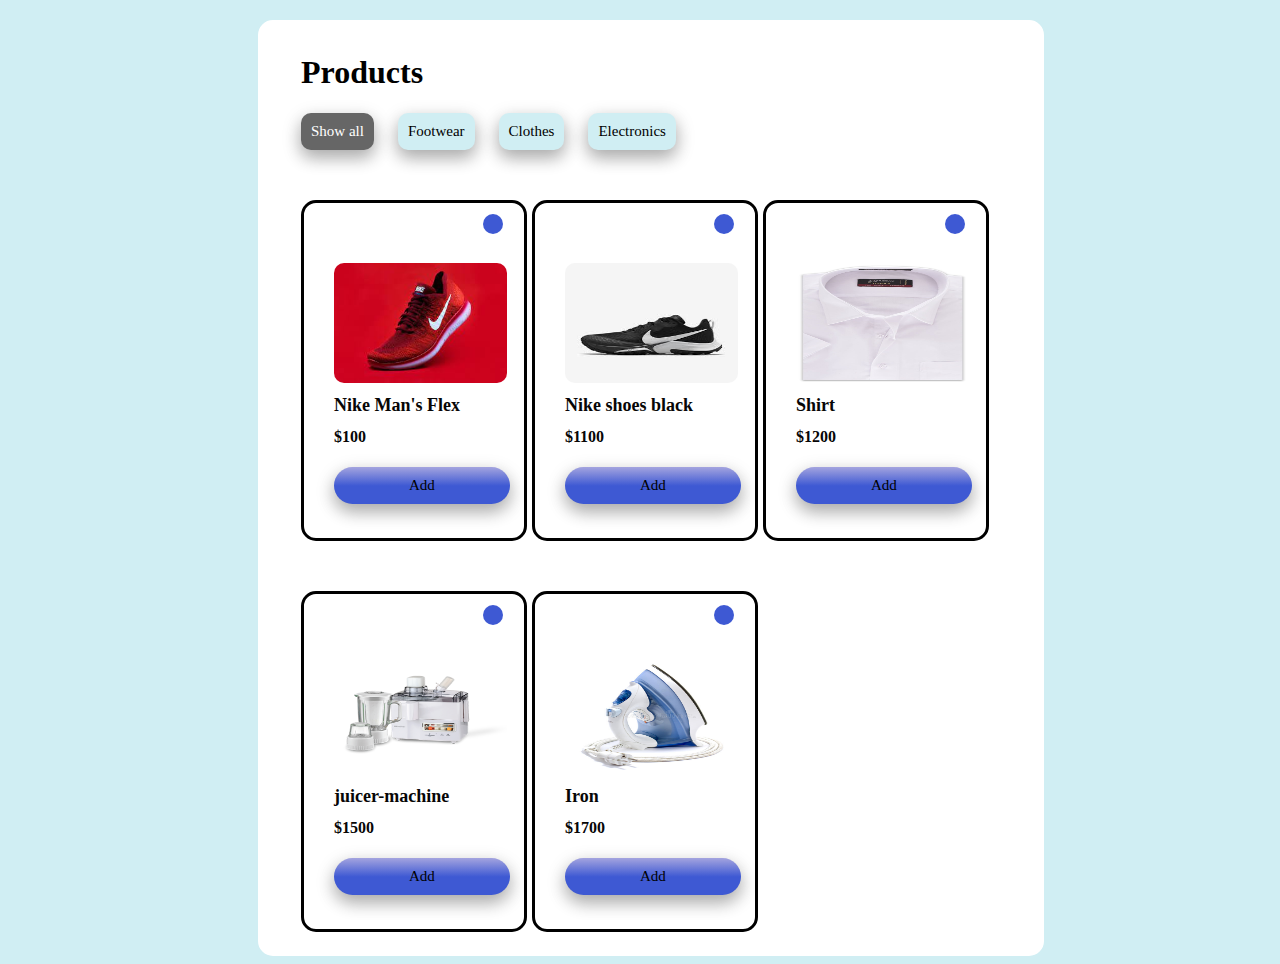
==== index.html @ ece2096f "This is a basic Product App with filter items functionality only." ====
<html lang="en">

<head>
  <meta charset="UTF-8">
  <meta name="viewport" content="width=device-width, initial-scale=1.0">
  <title>Product App</title>
  <link rel="stylesheet" href="style.css" />
  <link rel="stylesheet" href="https://use.fontawesome.com/releases/v5.7.1/css/all.css"
    integrity="sha384-fnmOCqbTlWIlj8LyTjo7mOUStjsKC4pOpQbqyi7RrhN7udi9RwhKkMHpvLbHG9Sr" crossorigin="anonymous">
</head>


<body>


  <div class="container-main">

    <h1 id="productHeading">Products</h1>

    <div id="myBtnContainer">
      <button class="btn active" onclick="filterSelection('all')"> Show all</button>
      <button class="btn" onclick="filterSelection('footwear')"> Footwear</button>
      <button class="btn" onclick="filterSelection('clothes')"> Clothes</button>
      <button class="btn" onclick="filterSelection('electronics')"> Electronics</button>
    </div>


    <div class="filterDiv footwear">
      <button id="btnLike"><i class="fas fa-heart"></i></button>
      <div class="imageDiv"></div>
      <h1 class="productName"></h1>
      <h1 class="price"></h1>
      <button id="btnAdd">Add</button>
    </div>

    <div class="filterDiv footwear">
      <button id="btnLike"><i class="fas fa-heart"></i></button>
      <div class="imageDiv"></div>
      <h1 class="productName"></h1>
      <h1 class="price"></h1>
      <button id="btnAdd">Add</button>
    </div>

    <div class="filterDiv clothes">
      <button id="btnLike"><i class="fas fa-heart"></i></button>
      <div class="imageDiv"></div>
      <h1 class="productName"></h1>
      <h1 class="price"></h1>
      <button id="btnAdd">Add</button>
    </div>

    <div class="filterDiv electronics">
      <button id="btnLike"><i class="fas fa-heart"></i></button>
      <div class="imageDiv"></div>
      <h1 class="productName"></h1>
      <h1 class="price"></h1>
      <button id="btnAdd">Add</button>
    </div>

    <div class="filterDiv electronics">
      <button id="btnLike"><i class="fas fa-heart"></i></button>
      <div class="imageDiv"></div>
      <h1 class="productName"></h1>
      <h1 class="price"></h1>
      <button id="btnAdd">Add</button>
    </div>

    <script src="app.js"></script>
</body>

</html>
---- style.css ----
.filterDiv {
  float: left;
  color: #070606;
  display: none;
  padding-top: 10px;
  padding-bottom: 100px;
  padding-left: 30px;
  padding-right: 20px;
  margin-top: 50px;
  margin-right: 5px;
  margin-left: 0px;
  height: 225px;
  width: 170px;
  border: solid black;
  border-radius: 15px;
}

.show {
  display: block;
}

/* Style the buttons */
.btn {
  border: none;
  outline: none;
  background-color: #f1f1f1;
  cursor: pointer;
  background-color: rgb(208, 238, 243);
  font-family: 'Itim', cursive;
  color: rgb(0, 0, 0);
  padding-left: 10px;
  padding-right: 10px;
  padding-top: 10px;
  margin-right: 20px;
  padding-bottom: 10px;
  text-decoration:none;
  font-size: 15px;
  border-radius: 10px;
  transition-duration: 0.4s;
  box-shadow: 0 8px 16px 0 rgba(0,0,0,0.2), 0 6px 20px 0 rgba(0,0,0,0.19);
}

.btn:hover {
  background-color: rgb(160, 213, 223);
  color: white;
  cursor: pointer;
}

.btn.active {
  background-color: #666;
  color: white;
} 
 
 /* body tag and background */
 body{
    background-color:rgb(208, 238, 243);
  
}

.container-main{
  background-color:white;
  padding: 10px 40px;
  margin-top: 20px;
  margin-left: 250px;
  margin-right: 250px;
  /* margin-bottom: 60px; */
  height: 910px;
  width: 700px;
  border: solid white;
  border-radius: 15px;  
}

#productHeading{
  font-family: 'Itim', cursive;
}

.productName{
  font-family: 'Itim', cursive;
  font-size: large;
}

.price{
  font-family: 'Itim', cursive;
  font-size: medium;
}

#products{
  display: flex;
  
}

.displayProduct{
  padding-top: 10px;
  padding-bottom: 100px;
  padding-left: 30px;
  padding-right: 20px;
  margin-top: 50px;
  margin-right: 5px;
  margin-left: 0px;
  /* margin-bottom: 60px; */
  height: 225px;
  width: 200px;
  border: solid black;
  border-radius: 15px;
   
}

#btnLike{
  float: right;
  background-color: rgb(62, 89, 211);
  border: none;
  color: white;
  padding: 10px;
  text-align: center;
  text-decoration: none;
  font-size: 18px;
  margin: 1px 1px;
  border-radius: 50%;
}

.imageDiv{
  height: 120px;
  margin-top:50px;
}

.imageClass{
  border-radius: 10px;
}

#btnAdd {
  background-color: rgb(62, 89, 211);
  border:none;
  font-family: 'Itim', cursive;
  color: rgb(0, 0, 0);
  padding-left: 75px;
  padding-right: 75px;
  padding-top: 10px;
  padding-bottom: 10px;
  align-items: center;
  margin-top: 10px;
  text-decoration:none;
  font-size: 15px;
  border-radius: 30px;
  transition-duration: 0.4s;
  box-shadow: 0 8px 16px 0 rgba(0,0,0,0.2), 0 6px 20px 0 rgba(0,0,0,0.19);
  background-image: linear-gradient(to bottom, #a4a4df 0%, rgb(62, 89, 211) 51%, rgb(62, 89, 211) 100%)
}
#btnAdd:hover {
  background-color: rgb(45, 30, 131); 
  color: white;
  cursor: pointer;
}
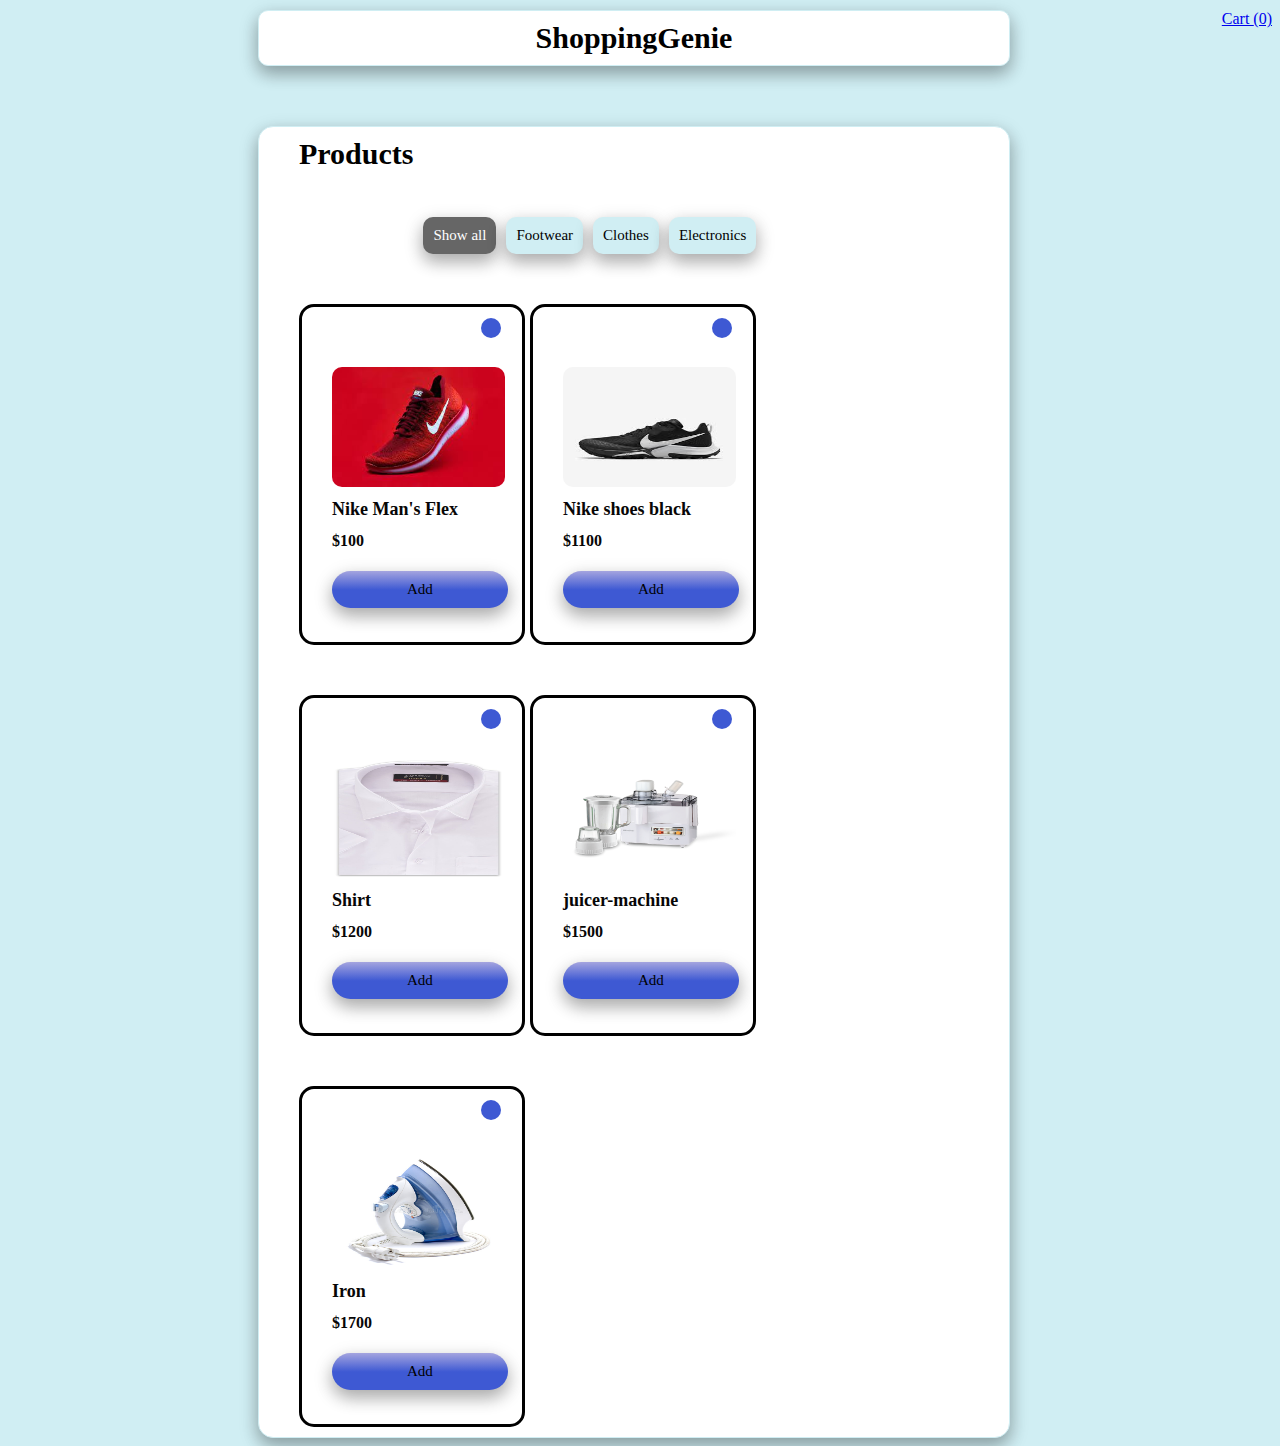
==== commit 4ff4f4cf: "app.js" ====
--- a/index.html
+++ b/index.html
@@ -4,18 +4,27 @@
   <meta charset="UTF-8">
   <meta name="viewport" content="width=device-width, initial-scale=1.0">
   <title>Product App</title>
-  <link rel="stylesheet" href="style.css" />
+  <link rel="stylesheet" href="css/style.css" />
   <link rel="stylesheet" href="https://use.fontawesome.com/releases/v5.7.1/css/all.css"
     integrity="sha384-fnmOCqbTlWIlj8LyTjo7mOUStjsKC4pOpQbqyi7RrhN7udi9RwhKkMHpvLbHG9Sr" crossorigin="anonymous">
 </head>
 
 
 <body>
+  <div id="link-class">
+    <a href="url">Cart <span>(0)</span></a>
+  </div>
+
+  <header>
+    <div id = "header">ShoppingGenie</div>
+  </header>
+
+
 
 
   <div class="container-main">
 
-    <h1 id="productHeading">Products</h1>
+    <p id="productHeading">Products</p>
 
     <div id="myBtnContainer">
       <button class="btn active" onclick="filterSelection('all')"> Show all</button>
@@ -30,7 +39,7 @@
       <div class="imageDiv"></div>
       <h1 class="productName"></h1>
       <h1 class="price"></h1>
-      <button id="btnAdd">Add</button>
+      <button id="btnAdd" onclick="addItem()">Add</button>
     </div>
 
     <div class="filterDiv footwear">
@@ -38,7 +47,7 @@
       <div class="imageDiv"></div>
       <h1 class="productName"></h1>
       <h1 class="price"></h1>
-      <button id="btnAdd">Add</button>
+      <button id="btnAdd" onclick="addItem()">Add</button>
     </div>
 
     <div class="filterDiv clothes">
@@ -46,7 +55,7 @@
       <div class="imageDiv"></div>
       <h1 class="productName"></h1>
       <h1 class="price"></h1>
-      <button id="btnAdd">Add</button>
+      <button id="btnAdd" onclick="addItem()">Add</button>
     </div>
 
     <div class="filterDiv electronics">
@@ -54,7 +63,7 @@
       <div class="imageDiv"></div>
       <h1 class="productName"></h1>
       <h1 class="price"></h1>
-      <button id="btnAdd">Add</button>
+      <button id="btnAdd" onclick="addItem()">Add</button>
     </div>
 
     <div class="filterDiv electronics">
@@ -62,10 +71,10 @@
       <div class="imageDiv"></div>
       <h1 class="productName"></h1>
       <h1 class="price"></h1>
-      <button id="btnAdd">Add</button>
+      <button id="btnAdd" onclick="addItem()">Add</button>
     </div>
 
-    <script src="app.js"></script>
+    <script src="js/app.js"></script>
 </body>
 
 </html>--- a/css/style.css
+++ b/css/style.css
@@ -0,0 +1,197 @@
+header {
+  display: flex;
+  flex-wrap: wrap;
+  flex-direction: row;
+  background-color:white;
+  padding: 10px 40px;
+  margin-top: 10px;
+  margin-left: 250px;
+  margin-right: 250px;
+  margin-bottom: 60px;
+  width: 53%;
+  border: solid white;
+  border-radius: 15px; 
+  font-family: 'Itim', cursive;
+  font-weight: bold;
+  font-size: 30px;
+  justify-content: center;
+  box-shadow: 0 8px 16px 0 rgba(0,0,0,0.2), 0 6px 20px 0 rgba(0,0,0,0.19);
+  border:rgb(208, 238, 243) solid 1.5px;
+  border-radius: 10px;
+  background-image: linear-gradient(to bottom, rgb(150, 235, 235) rgb(208, 238, 243));
+}
+
+
+.filterDiv {
+  float: left;
+  color: #070606;
+  display: none;
+  padding-top: 10px;
+  padding-bottom: 100px;
+  padding-left: 30px;
+  padding-right: 20px;
+  margin-top: 50px;
+  margin-right: 5px;
+  margin-left: 0px;
+  height: 225px;
+  width: 170px;
+  border: solid black;
+  border-radius: 15px;
+}
+
+.show {
+  display: block;
+}
+
+/* Style the buttons */
+.btn {
+  border: none;
+  outline: none;
+  background-color: #f1f1f1;
+  cursor: pointer;
+  background-color: rgb(208, 238, 243);
+  font-family: 'Itim', cursive;
+  color: rgb(0, 0, 0);
+  padding-left: 10px;
+  padding-right: 10px;
+  padding-top: 10px;
+  margin: 80px 0px 0px 10px; /*top right bottom left */
+  padding-bottom: 10px;
+  text-decoration:none;
+  font-size: 15px;
+  border-radius: 10px;
+  transition-duration: 0.4s;
+  box-shadow: 0 8px 16px 0 rgba(0,0,0,0.2), 0 6px 20px 0 rgba(0,0,0,0.19);
+}
+
+.btn:hover {
+  background-color: rgb(160, 213, 223);
+  color: white;
+  cursor: pointer;
+}
+
+.btn.active {
+  background-color: #666;
+  color: white;
+} 
+ 
+ /* body tag and background */
+ body{
+    background-color:rgb(208, 238, 243);
+  
+}
+
+.container-main{
+  display: flex;
+  flex-wrap: wrap;
+  flex-direction: row;
+  background-color:white;
+  padding: 10px 40px;
+  margin-top: 20px;
+  margin-left: 250px;
+  margin-right: 250px;
+  width: 53%;
+  /* height: 910px;
+  width: 700px;  */
+  border: solid white;
+  border-radius: 15px;  
+  box-shadow: 0 8px 16px 0 rgba(0,0,0,0.2), 0 6px 20px 0 rgba(0,0,0,0.19);
+  border:rgb(208, 238, 243) solid 1.5px;
+}
+
+#productHeading{
+  font-family: 'Itim', cursive;
+  font-size: 30px;
+  font-weight: bolder;
+  margin: 0px;
+  padding: 0px; 
+}
+
+.productName{
+  font-family: 'Itim', cursive;
+  font-size: large;
+}
+
+.price{
+  font-family: 'Itim', cursive;
+  font-size: medium;
+}
+
+#products{
+  display: flex;
+  
+}
+
+.displayProduct{
+  display: flex;
+  flex-wrap: wrap;
+  /* flex-direction: column; */
+  padding-top: 10px;
+  padding-bottom: 100px;
+  padding-left: 30px;
+  padding-right: 20px;
+  margin-top: 50px;
+  margin-right: 5px;
+  margin-left: 0px;
+  height: 225px;
+  width: 200px;
+  border: solid black;
+  border-radius: 15px;
+   
+}
+#myBtnContainer{
+  display: flex;
+  flex-wrap: wrap;
+  flex-direction: row;
+}
+
+#btnLike{
+  float: right;
+  background-color: rgb(62, 89, 211);
+  border: none;
+  color: white;
+  padding: 10px;
+  text-align: center;
+  text-decoration: none;
+  font-size: 18px;
+  margin: 1px 1px;
+  border-radius: 50%;
+}
+
+.imageDiv{
+  height: 120px;
+  margin-top:50px;
+}
+
+.imageClass{
+  border-radius: 10px;
+}
+
+#btnAdd {
+  background-color: rgb(62, 89, 211);
+  border:none;
+  font-family: 'Itim', cursive;
+  color: rgb(0, 0, 0);
+  padding-left: 75px;
+  padding-right: 75px;
+  padding-top: 10px;
+  padding-bottom: 10px;
+  align-items: center;
+  margin-top: 10px;
+  text-decoration:none;
+  font-size: 15px;
+  border-radius: 30px;
+  transition-duration: 0.4s;
+  box-shadow: 0 8px 16px 0 rgba(0,0,0,0.2), 0 6px 20px 0 rgba(0,0,0,0.19);
+  background-image: linear-gradient(to bottom, #a4a4df 0%, rgb(62, 89, 211) 51%, rgb(62, 89, 211) 100%)
+}
+#btnAdd:hover {
+  background-color: rgb(45, 30, 131); 
+  color: white;
+  cursor: pointer;
+}
+
+#link-class{
+
+  float: right;
+}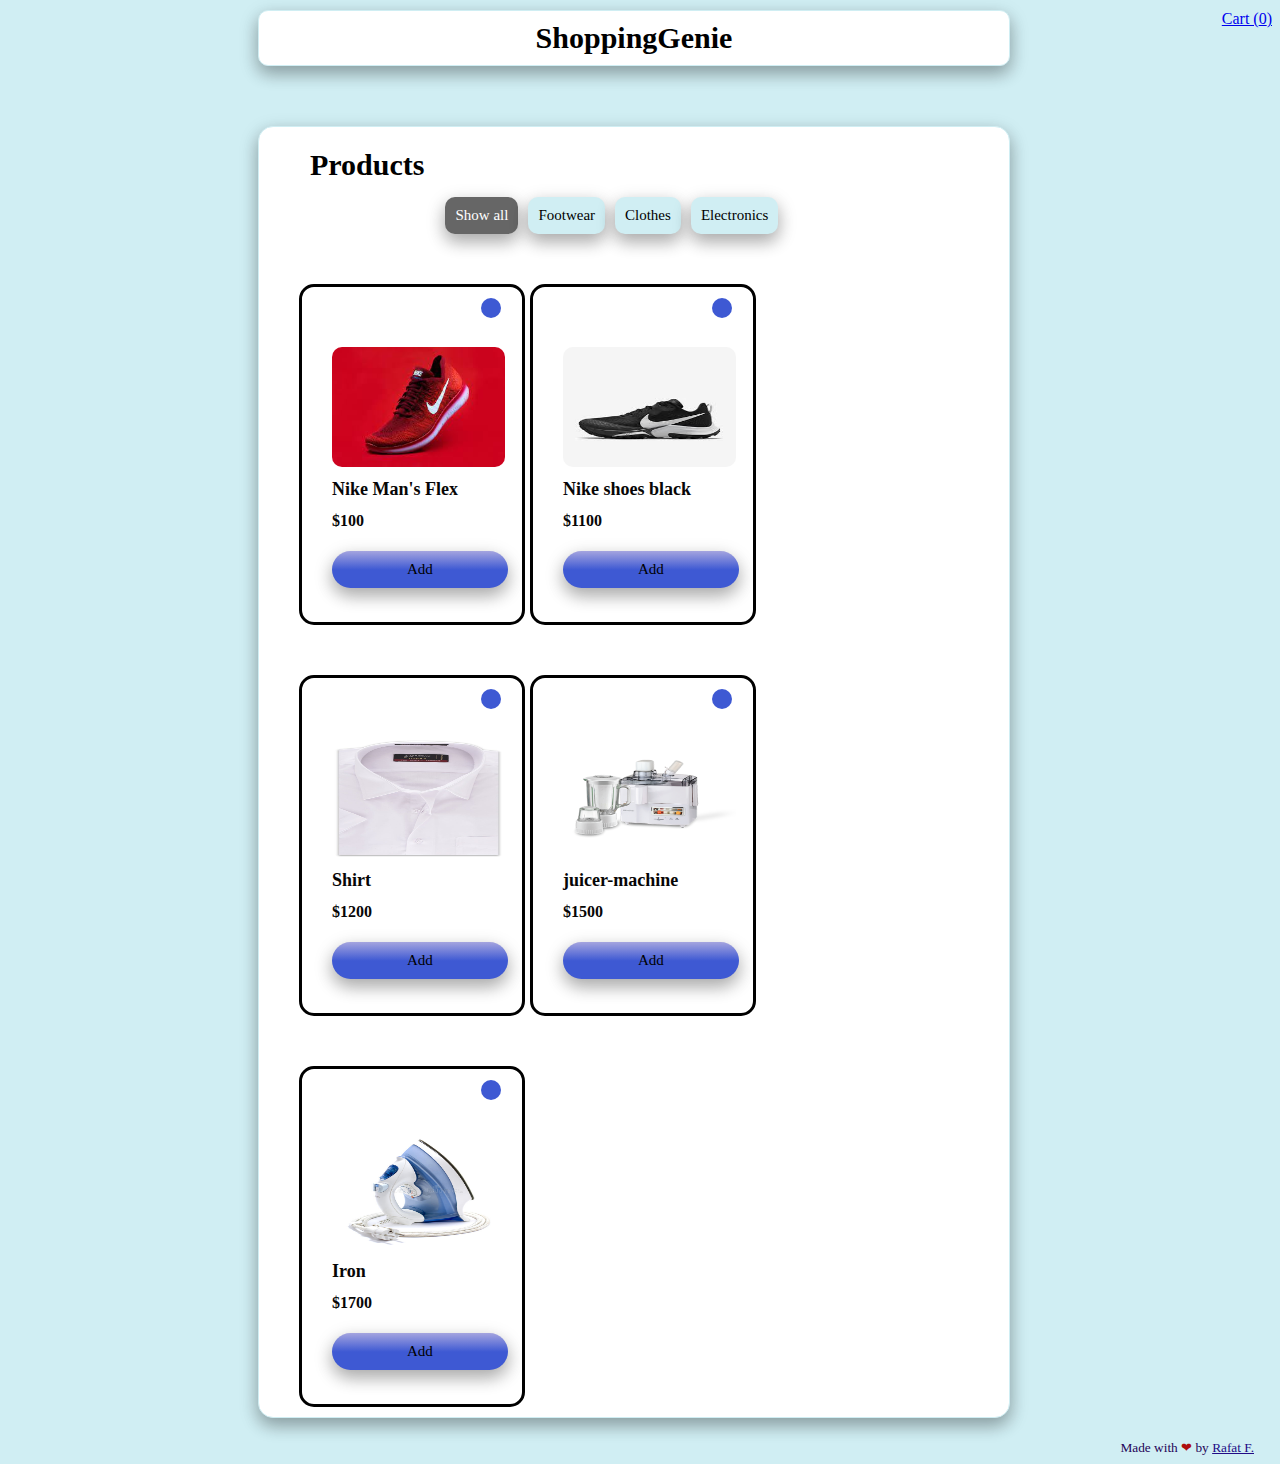
==== commit 33e1a34e: "This is a basic Product App with filter items functionality only." ====
--- a/index.html
+++ b/index.html
@@ -1,3 +1,4 @@
+<!DOCTYPE html>
 <html lang="en">
 
 <head>
@@ -12,21 +13,18 @@
 
 <body>
   <div id="link-class">
-    <a href="url">Cart <span>(0)</span></a>
+    <a href="cart.html">Cart (<span id = "cart">0</span>)</a>
   </div>
 
   <header>
     <div id = "header">ShoppingGenie</div>
   </header>
 
-
-
-
   <div class="container-main">
 
     <p id="productHeading">Products</p>
 
-    <div id="myBtnContainer">
+    <div id="filter-buttons">
       <button class="btn active" onclick="filterSelection('all')"> Show all</button>
       <button class="btn" onclick="filterSelection('footwear')"> Footwear</button>
       <button class="btn" onclick="filterSelection('clothes')"> Clothes</button>
@@ -34,45 +32,53 @@
     </div>
 
 
-    <div class="filterDiv footwear">
-      <button id="btnLike"><i class="fas fa-heart"></i></button>
+    <div class="product-card footwear">
+      <button class="btnLike"><i class="fas fa-heart"></i></button>
       <div class="imageDiv"></div>
       <h1 class="productName"></h1>
       <h1 class="price"></h1>
-      <button id="btnAdd" onclick="addItem()">Add</button>
+      <button class="btnAdd" onclick="addItem()">Add</button>
     </div>
 
-    <div class="filterDiv footwear">
-      <button id="btnLike"><i class="fas fa-heart"></i></button>
+    <div class="product-card footwear">
+      <button class="btnLike"><i class="fas fa-heart"></i></button>
       <div class="imageDiv"></div>
       <h1 class="productName"></h1>
       <h1 class="price"></h1>
-      <button id="btnAdd" onclick="addItem()">Add</button>
+      <button class="btnAdd" onclick="addItem()">Add</button>
     </div>
 
-    <div class="filterDiv clothes">
-      <button id="btnLike"><i class="fas fa-heart"></i></button>
+    <div class="product-card clothes">
+      <button class="btnLike"><i class="fas fa-heart"></i></button>
       <div class="imageDiv"></div>
       <h1 class="productName"></h1>
       <h1 class="price"></h1>
-      <button id="btnAdd" onclick="addItem()">Add</button>
+      <button class="btnAdd" onclick="addItem()">Add</button>
     </div>
 
-    <div class="filterDiv electronics">
-      <button id="btnLike"><i class="fas fa-heart"></i></button>
+    <div class="product-card electronics">
+      <button class="btnLike"><i class="fas fa-heart"></i></button>
       <div class="imageDiv"></div>
       <h1 class="productName"></h1>
       <h1 class="price"></h1>
-      <button id="btnAdd" onclick="addItem()">Add</button>
+      <button class="btnAdd" onclick="addItem()">Add</button>
     </div>
 
-    <div class="filterDiv electronics">
-      <button id="btnLike"><i class="fas fa-heart"></i></button>
+    <div class="product-card electronics">
+      <button class="btnLike"><i class="fas fa-heart"></i></button>
       <div class="imageDiv"></div>
       <h1 class="productName"></h1>
       <h1 class="price"></h1>
-      <button id="btnAdd" onclick="addItem()">Add</button>
+      <button class="btnAdd" onclick="addItem()">Add</button>
     </div>
+</div>
+
+<footer class="page-footer">
+  <div>
+    <small>Made with <span>❤</span> by <a href="https://github.com/rafatfatima-qa/" target="_blank">Rafat F.</a>
+    </small>
+  </div>
+</footer>
 
     <script src="js/app.js"></script>
 </body>
--- a/css/style.css
+++ b/css/style.css
@@ -21,8 +21,7 @@
   background-image: linear-gradient(to bottom, rgb(150, 235, 235) rgb(208, 238, 243));
 }
 
-
-.filterDiv {
+.product-card {
   float: left;
   color: #070606;
   display: none;
@@ -55,7 +54,7 @@
   padding-left: 10px;
   padding-right: 10px;
   padding-top: 10px;
-  margin: 80px 0px 0px 10px; /*top right bottom left */
+  margin: 60px 0px 0px 10px; /*top right bottom left */
   padding-bottom: 10px;
   text-decoration:none;
   font-size: 15px;
@@ -90,20 +89,21 @@
   margin-top: 20px;
   margin-left: 250px;
   margin-right: 250px;
+  margin-bottom: 20px;
   width: 53%;
-  /* height: 910px;
-  width: 700px;  */
   border: solid white;
   border-radius: 15px;  
   box-shadow: 0 8px 16px 0 rgba(0,0,0,0.2), 0 6px 20px 0 rgba(0,0,0,0.19);
   border:rgb(208, 238, 243) solid 1.5px;
+  font-family: 'Itim', cursive; /* for cart page */
+  font-size: 30px; /* for cart page */
 }
 
 #productHeading{
   font-family: 'Itim', cursive;
   font-size: 30px;
   font-weight: bolder;
-  margin: 0px;
+  margin: 11px;
   padding: 0px; 
 }
 
@@ -139,13 +139,13 @@
   border-radius: 15px;
    
 }
-#myBtnContainer{
+#filter-buttons{
   display: flex;
   flex-wrap: wrap;
   flex-direction: row;
 }
 
-#btnLike{
+.btnLike{
   float: right;
   background-color: rgb(62, 89, 211);
   border: none;
@@ -167,7 +167,7 @@
   border-radius: 10px;
 }
 
-#btnAdd {
+.btnAdd {
   background-color: rgb(62, 89, 211);
   border:none;
   font-family: 'Itim', cursive;
@@ -185,7 +185,7 @@
   box-shadow: 0 8px 16px 0 rgba(0,0,0,0.2), 0 6px 20px 0 rgba(0,0,0,0.19);
   background-image: linear-gradient(to bottom, #a4a4df 0%, rgb(62, 89, 211) 51%, rgb(62, 89, 211) 100%)
 }
-#btnAdd:hover {
+.btnAdd:hover {
   background-color: rgb(45, 30, 131); 
   color: white;
   cursor: pointer;
@@ -194,4 +194,24 @@
 #link-class{
 
   float: right;
+}
+
+#cart, a{
+  font-family: 'Itim', cursive;
+}
+
+.page-footer {
+  text-align: right;
+  font-size: 1rem;
+  font-family: 'Itim', cursive;
+  color: rgb(37, 5, 88);
+  margin-right: 18px;
+  
+}
+
+.page-footer span {
+  color: rgb(173, 14, 14);
+}
+.page-footer a {
+  color: rgb(34, 12, 134);
 }